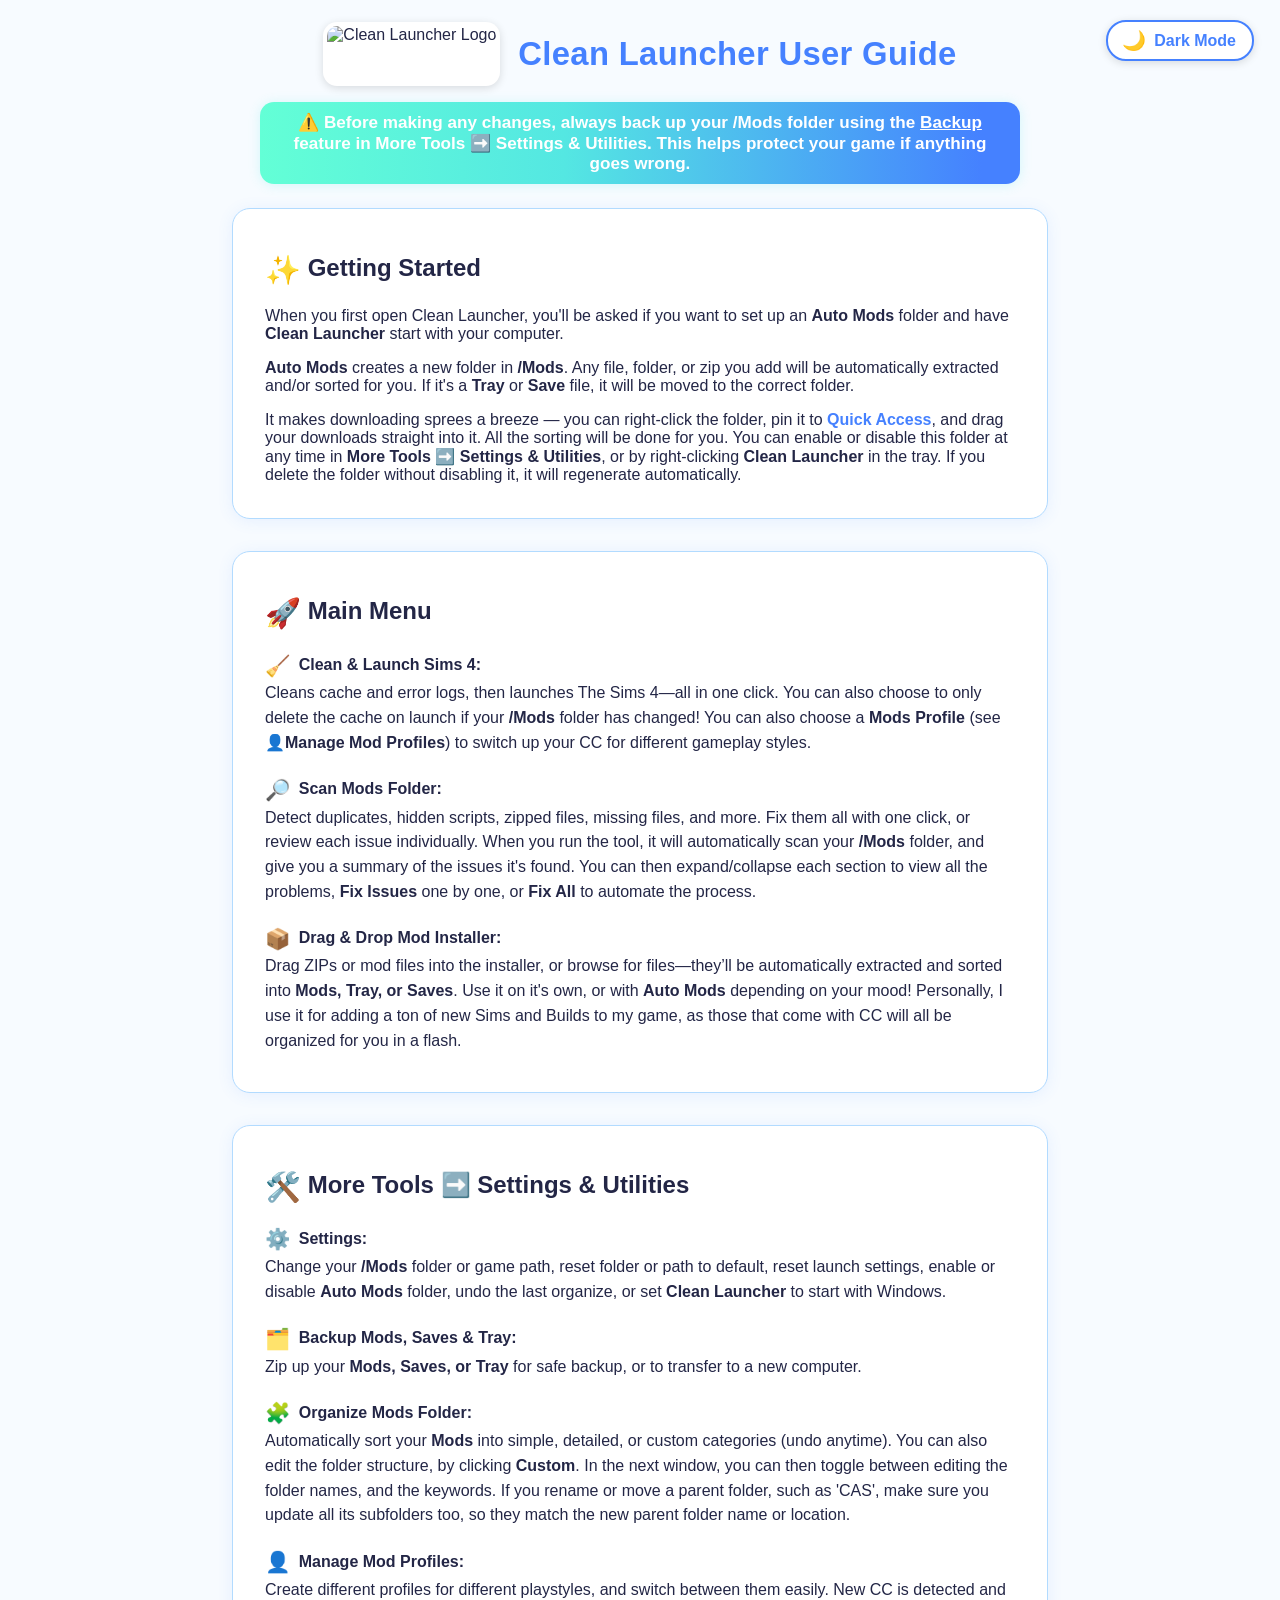
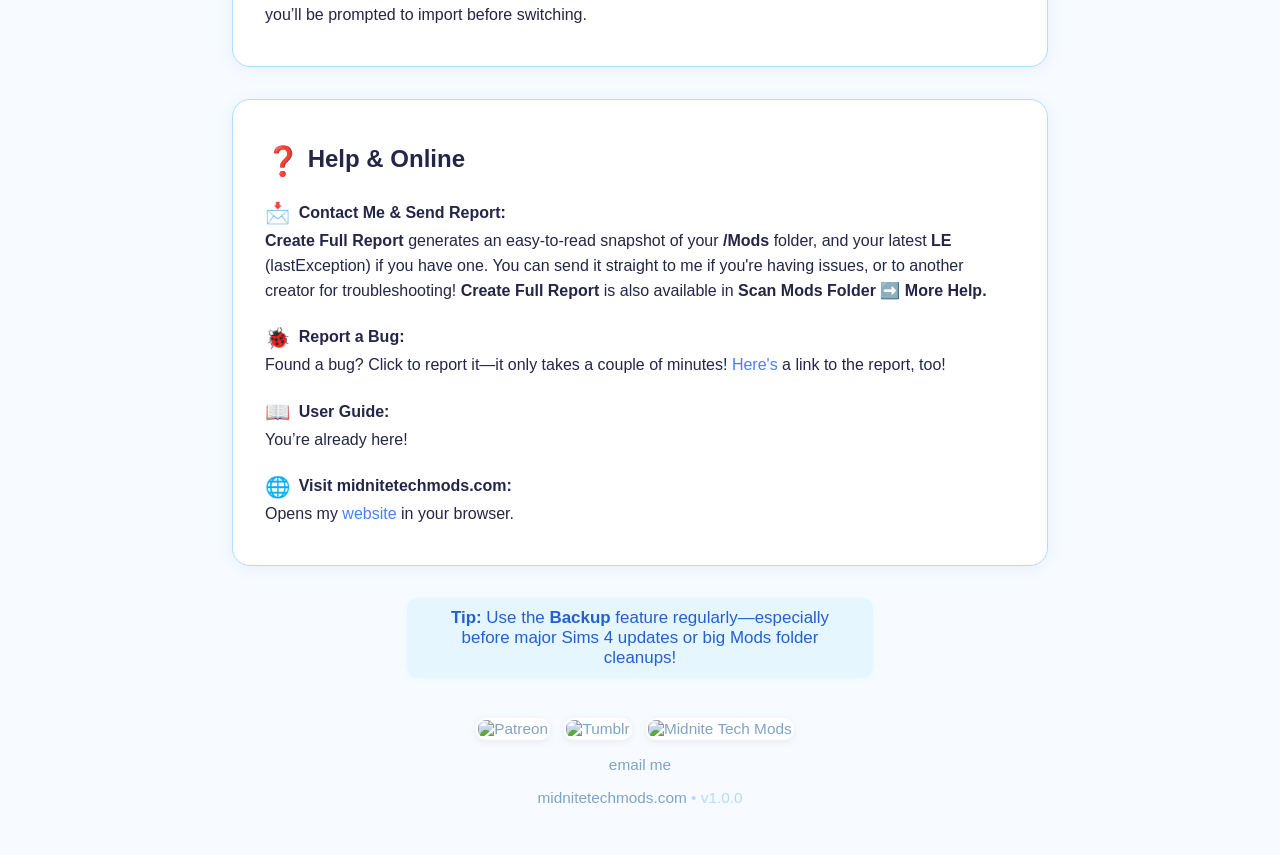
==== userguide.html @ 47fd3127 "Add files via upload" ====
<!DOCTYPE html>
<html lang="en">
<head>
  <meta charset="UTF-8" />
  <title>Clean Launcher User Guide</title>
  <meta name="viewport" content="width=device-width, initial-scale=1.0">
  <style>
    :root {
      --primary: #4581ff;
      --primary-dark: #2360d2;
      --accent: #54e7e2;
      --bright: #63ffd6;
      --bg: #f7fbff;
      --card-bg: #fff;
      --note-bg: linear-gradient(90deg, #63ffd6 0%, #54e7e2 40%, #4581ff 95%);
      --note-color: #fff;
      --section-border: #b2dbff;
      --shadow: 0 2px 16px #4581ff19;
      --tip-bg: #e6f6ff;
      --tip-color: #2360d2;
      --text: #232646;
      --link: #4581ff;
      --link-hover: #63ffd6;
      --footer-text: #7ea3c7;
      --footer-muted: #b2dbff;
    }
    body {
      background: var(--bg);
      color: var(--text);
      font-family: "Helvetica Now", "Helvetica Neue", Helvetica, Arial, sans-serif;
      margin: 0;
      padding: 22px 0 48px 0;
      transition: background 0.35s, color 0.25s;
    }
    .logo-title {
      display: flex;
      align-items: center;
      justify-content: center;
      gap: 18px;
      margin-bottom: 8px;
    }
    .logo-title img {
      height: 56px;
      border-radius: 14px;
      box-shadow: 0 2px 8px #0002;
      background: var(--card-bg);
      padding: 4px;
    }
    .logo-title h1 {
      color: var(--primary);
      margin: 0;
      font-size: 2.05em;
      letter-spacing: 0.01em;
      font-weight: 800;
    }
    @media (max-width: 500px) {
      .logo-title img { height: 38px; }
      .logo-title { gap: 9px; }
      .logo-title h1 { font-size: 1.1em; }
    }
    .note {
      color: var(--note-color);
      background: var(--note-bg);
      font-weight: bold;
      margin-bottom: 24px;
      margin-top: 16px;
      font-size: 1.07em;
      text-align: center;
      border-radius: 14px;
      box-shadow: 0 1px 12px #54e7e239;
      padding: 10px 20px;
      max-width: 720px;
      margin-left: auto;
      margin-right: auto;
    }
    .section {
      background: var(--card-bg);
      border-radius: 18px;
      box-shadow: var(--shadow);
      border: 1.5px solid var(--section-border);
      padding: 24px 32px 18px 32px;
      margin-bottom: 32px;
      max-width: 750px;
      margin-left: auto;
      margin-right: auto;
      transition: background 0.3s, color 0.25s;
    }
    @media (max-width: 700px) {
      .section { padding: 16px 7vw; }
    }
    @media (max-width: 400px) {
      .section { padding: 12px 2vw; }
    }
    .emoji { font-size: 1.2em; vertical-align: middle; }
    ul, ol { margin-left: 24px; margin-bottom: 20px; }
    li { margin-bottom: 16px; line-height: 1.55; }
    a {
      color: var(--link);
      text-decoration: none;
      transition: color 0.15s;
    }
    a:hover {
      color: var(--link-hover);
      text-decoration: underline;
    }
    .emoji-list {
      list-style: none;
      padding: 0;
      margin-left: 0;
    }
    .emoji-list li {
      display: block;
      margin-bottom: 18px;
      padding-left: 0;
    }
    .icon-title-row {
      display: inline-flex;
      align-items: center;
      gap: 0.38em;
      min-width: 0;
      /* Allow wrapping if absolutely needed on small screens */
    }
    .emoji-list .emoji {
      font-size: 1.28em;
      margin-right: 0.10em;
      width: 1.25em;
      text-align: center;
      vertical-align: middle;
      flex-shrink: 0;
    }
    .emoji-list .feature-title {
      font-weight: bold;
      white-space: nowrap;
      margin-right: 0.08em;
      vertical-align: middle;
      flex-shrink: 0;
    }
    .tip-box {
      background: var(--tip-bg);
      color: var(--tip-color);
      border-radius: 10px;
      margin: 26px auto 0 auto;
      max-width: 430px;
      padding: 10px 18px;
      box-shadow: 0 1px 8px #54e7e216;
      text-align: center;
      font-size: 1.06em;
    }
    .footer-icons img {
      vertical-align: middle;
      margin: 0 10px 0 0;
      border-radius: 10px;
      box-shadow: 0 2px 8px #0001;
      background: #fff;
      padding: 2px;
      transition: box-shadow 0.2s;
    }
    .footer-icons img:hover {
      box-shadow: 0 4px 16px var(--primary-dark)44;
    }
    .footer {
      text-align: center;
      color: var(--footer-text);
      font-size: 0.96em;
      margin-top: 40px;
    }
    .footer a { color: var(--footer-text); }
    .footer span { color: var(--footer-muted); }
    /* --- DARK MODE --- */
    body.dark {
      --bg: #1a2036;
      --card-bg: #23294d;
      --note-bg: linear-gradient(90deg, #4581ff 10%, #54e7e2 90%);
      --note-color: #fff;
      --section-border: #3264aa;
      --shadow: 0 2px 16px #4581ff38;
      --tip-bg: #243063;
      --tip-color: #54e7e2;
      --text: #f6faff;
      --link: #63ffd6;
      --link-hover: #54e7e2;
      --footer-text: #6cbcf9;
      --footer-muted: #54e7e2;
    }
    .dark .logo-title h1 { color: #63ffd6; }
    .dark .logo-title img { background: #23294d; }
    /* Toggle Button */
    .toggle-btn {
      position: fixed;
      top: 20px;
      right: 26px;
      z-index: 22;
      background: var(--card-bg);
      color: var(--primary);
      border: 2px solid var(--primary);
      border-radius: 20px;
      font-weight: 700;
      font-size: 1em;
      box-shadow: 0 2px 8px #0002;
      cursor: pointer;
      padding: 7px 16px 7px 14px;
      display: flex;
      align-items: center;
      gap: 8px;
      transition: background 0.25s, color 0.22s, border 0.19s;
    }
    .toggle-btn:hover {
      background: var(--primary);
      color: #fff;
      border-color: var(--bright);
    }
    @media (max-width: 700px) {
      .toggle-btn { top: 14px; right: 8px; padding: 6px 13px 6px 11px; font-size: 0.99em;}
    }
  </style>
</head>
<body>
  <button class="toggle-btn" onclick="toggleMode()" title="Toggle dark mode">
    <span id="toggle-icon" style="font-size:1.2em;">🌙</span> <span id="toggle-label">Dark Mode</span>
  </button>
  <div class="logo-title">
    <img src="https://i.ibb.co/8nvxKkS4/Clean-Launcher-Logo-2.png" alt="Clean Launcher Logo">
    <h1>Clean Launcher User Guide</h1>
  </div>

  <div class="note">
    ⚠️ <b>Before making any changes, always back up your <b>/Mods</b> folder using the <u>Backup</u> feature in <b>More Tools ➡️ Settings &amp; Utilities</b>. This helps protect your game if anything goes wrong.</b>
  </div>

  <div class="section">
    <h2><span class="emoji">✨</span> Getting Started</h2>
    <p>When you first open Clean Launcher, you'll be asked if you want to set up an <b>Auto Mods</b> folder and have <b>Clean Launcher</b> start with your computer.</p>
    <p><b>Auto Mods</b> creates a new folder in <b>/Mods</b>. Any file, folder, or zip you add will be automatically extracted and/or sorted for you. If it's a <b>Tray</b> or <b>Save</b> file, it will be moved to the correct folder.</p>
    <p>
  It makes downloading sprees a breeze — you can right-click the folder, pin it to 
  <a href="https://support.microsoft.com/en-gb/windows/file-explorer-in-windows-ef370130-1cca-9dc5-e0df-2f7416fe1cb1" target="_blank"><b>Quick Access</b></a>, 
  and drag your downloads straight into it. All the sorting will be done for you. You can enable or disable this folder at any time in 
  <b>More Tools ➡️ Settings &amp; Utilities</b>, or by right-clicking <b>Clean Launcher</b> in the tray. If you delete the folder without disabling it, it will regenerate automatically.
</p>
  </div>

  <div class="section">
    <h2><span class="emoji">🚀</span> Main Menu</h2>
    <ul class="emoji-list">
      <li>
        <span class="icon-title-row">
          <span class="emoji">🧹</span>
          <span class="feature-title">Clean &amp; Launch Sims 4:</span>
        </span>
        <br>
        Cleans cache and error logs, then launches The Sims 4—all in one click. You can also choose to only delete the cache on launch if your <b>/Mods</b> folder has changed! You can also choose a <b>Mods Profile</b> (see 👤<b>Manage Mod Profiles</b>) to switch up your CC for different gameplay styles.
      </li>
      <li>
        <span class="icon-title-row">
          <span class="emoji">🔎</span>
          <span class="feature-title">Scan Mods Folder:</span>
        </span>
        <br>
        Detect duplicates, hidden scripts, zipped files, missing files, and more. Fix them all with one click, or review each issue individually. When you run the tool, it will automatically scan your <b>/Mods</b> folder, and give you a summary of the issues it's found. You can then expand/collapse each section to view all the problems, <b>Fix Issues</b> one by one, or <b>Fix All</b> to automate the process.
      </li>
      <li>
        <span class="icon-title-row">
          <span class="emoji">📦</span>
          <span class="feature-title">Drag &amp; Drop Mod Installer:</span>
        </span>
        <br>
        Drag ZIPs or mod files into the installer, or browse for files—they’ll be automatically extracted and sorted into <b>Mods, Tray, or Saves</b>. Use it on it's own, or with <b>Auto Mods</b> depending on your mood! Personally, I use it for adding a ton of new Sims and Builds to my game, as those that come with CC will all be organized for you in a flash.
      </li>
    </ul>
  </div>

  <div class="section">
    <h2><span class="emoji">🛠️</span> More Tools️ ➡️ Settings &amp; Utilities</h2>
    <ul class="emoji-list">
      <li>
        <span class="icon-title-row">
          <span class="emoji">⚙️</span>
          <span class="feature-title">Settings:</span>
        </span>
        <br>
        Change your <b>/Mods</b> folder or game path, reset folder or path to default, reset launch settings, enable or disable <b>Auto Mods</b> folder, undo the last organize, or set <b>Clean Launcher</b> to start with Windows.
      </li>
      <li>
        <span class="icon-title-row">
          <span class="emoji">🗂️</span>
          <span class="feature-title">Backup Mods, Saves &amp; Tray:</span>
        </span>
        <br>
        Zip up your <b>Mods, Saves, or Tray</b> for safe backup, or to transfer to a new computer.
      </li>
      <li>
        <span class="icon-title-row">
          <span class="emoji">🧩</span>
          <span class="feature-title">Organize Mods Folder:</span>
        </span>
        <br>
        Automatically sort your <b>Mods</b> into simple, detailed, or custom categories (undo anytime). You can also edit the folder structure, by clicking <b>Custom</b>. In the next window, you can then toggle between editing the folder names, and the keywords. If you rename or move a parent folder, such as 'CAS', make sure you update all its subfolders too, so they match the new parent folder name or location.
      </li>
      <li>
        <span class="icon-title-row">
          <span class="emoji">👤</span>
          <span class="feature-title">Manage Mod Profiles:</span>
        </span>
        <br>
        Create different profiles for different playstyles, and switch between them easily. New CC is detected and you’ll be prompted to import before switching.
      </li>
    </ul>
  </div>

  <div class="section">
    <h2><span class="emoji">❓</span> Help & Online</h2>
    <ul class="emoji-list">
      <li>
        <span class="icon-title-row">
          <span class="emoji">📩</span>
          <span class="feature-title">Contact Me &amp; Send Report:</span>
        </span>
        <br>
        <b>Create Full Report</b> generates an easy-to-read snapshot of your <b>/Mods</b> folder, and your latest <b>LE</b> (lastException) if you have one. You can send it straight to me if you're having issues, or to another creator for troubleshooting! <b>Create Full Report</b> is also available in <b>Scan Mods Folder ➡️ More Help.</b>
      </li>
      <li>
        <span class="icon-title-row">
          <span class="emoji">🐞</span>
          <span class="feature-title">Report a Bug:</span>
        </span>
        <br>
        Found a bug? Click to report it—it only takes a couple of minutes! <a href="https://form.fillout.com/t/dADtqgpWMnus">Here's</a> a link to the report, too! 
      </li>
      <li>
        <span class="icon-title-row">
          <span class="emoji">📖</span>
          <span class="feature-title">User Guide:</span>
        </span>
        <br>
        You’re already here!
      </li>
      <li>
        <span class="icon-title-row">
          <span class="emoji">🌐</span>
          <span class="feature-title">Visit midnitetechmods.com:</span>
        </span>
        <br>
        Opens my <a href="https://midnitetechmods.com/">website</a> in your browser.
      </li>
    </ul>
  </div>

  <div class="tip-box">
    <strong>Tip:</strong> Use the <strong>Backup</strong> feature regularly—especially before major Sims 4 updates or big Mods folder cleanups!
  </div>

  <div class="footer">
    <div class="footer-icons">
      <a href="https://www.patreon.com/c/midnitetech" target="_blank">
        <img src="https://i.ibb.co/yFd9z0Kz/patreon-logo-png-seeklogo-503893.png" alt="Patreon" width="48" height="48" />
      </a>
      <a href="https://midnitetech.tumblr.com/">
        <img src="https://i.ibb.co/vv14sxjD/free-tumblr-logo-icon-2434-thumb.png" alt="Tumblr" width="48" height="48" />
      </a>
      <a href="https://midnitetechmods.com/">
        <img src="https://i.ibb.co/qLd9d3SR/myprofilepic.png" alt="Midnite Tech Mods" width="48" height="48" />
      </a>
    </div>
    <p><a href="mailto:themidnitetech@gmail.com">email me</a></p>
    <span>
      <a href="https://midnitetechmods.com/">midnitetechmods.com</a> &bull; v1.0.0
    </span>
  </div>
  <script>
    // Simple dark mode toggle - stores preference in localStorage
    function toggleMode() {
      document.body.classList.toggle('dark');
      const isDark = document.body.classList.contains('dark');
      document.getElementById('toggle-icon').textContent = isDark ? '☀️' : '🌙';
      document.getElementById('toggle-label').textContent = isDark ? 'Light Mode' : 'Dark Mode';
      localStorage.setItem('cleanlauncher-theme', isDark ? 'dark' : 'light');
    }
    // On load, respect saved preference or system preference
    (function() {
      const saved = localStorage.getItem('cleanlauncher-theme');
      const prefersDark = window.matchMedia('(prefers-color-scheme: dark)').matches;
      if ((saved === 'dark') || (!saved && prefersDark)) {
        document.body.classList.add('dark');
        document.getElementById('toggle-icon').textContent = '☀️';
        document.getElementById('toggle-label').textContent = 'Light Mode';
      }
    })();
  </script>
</body>
</html>
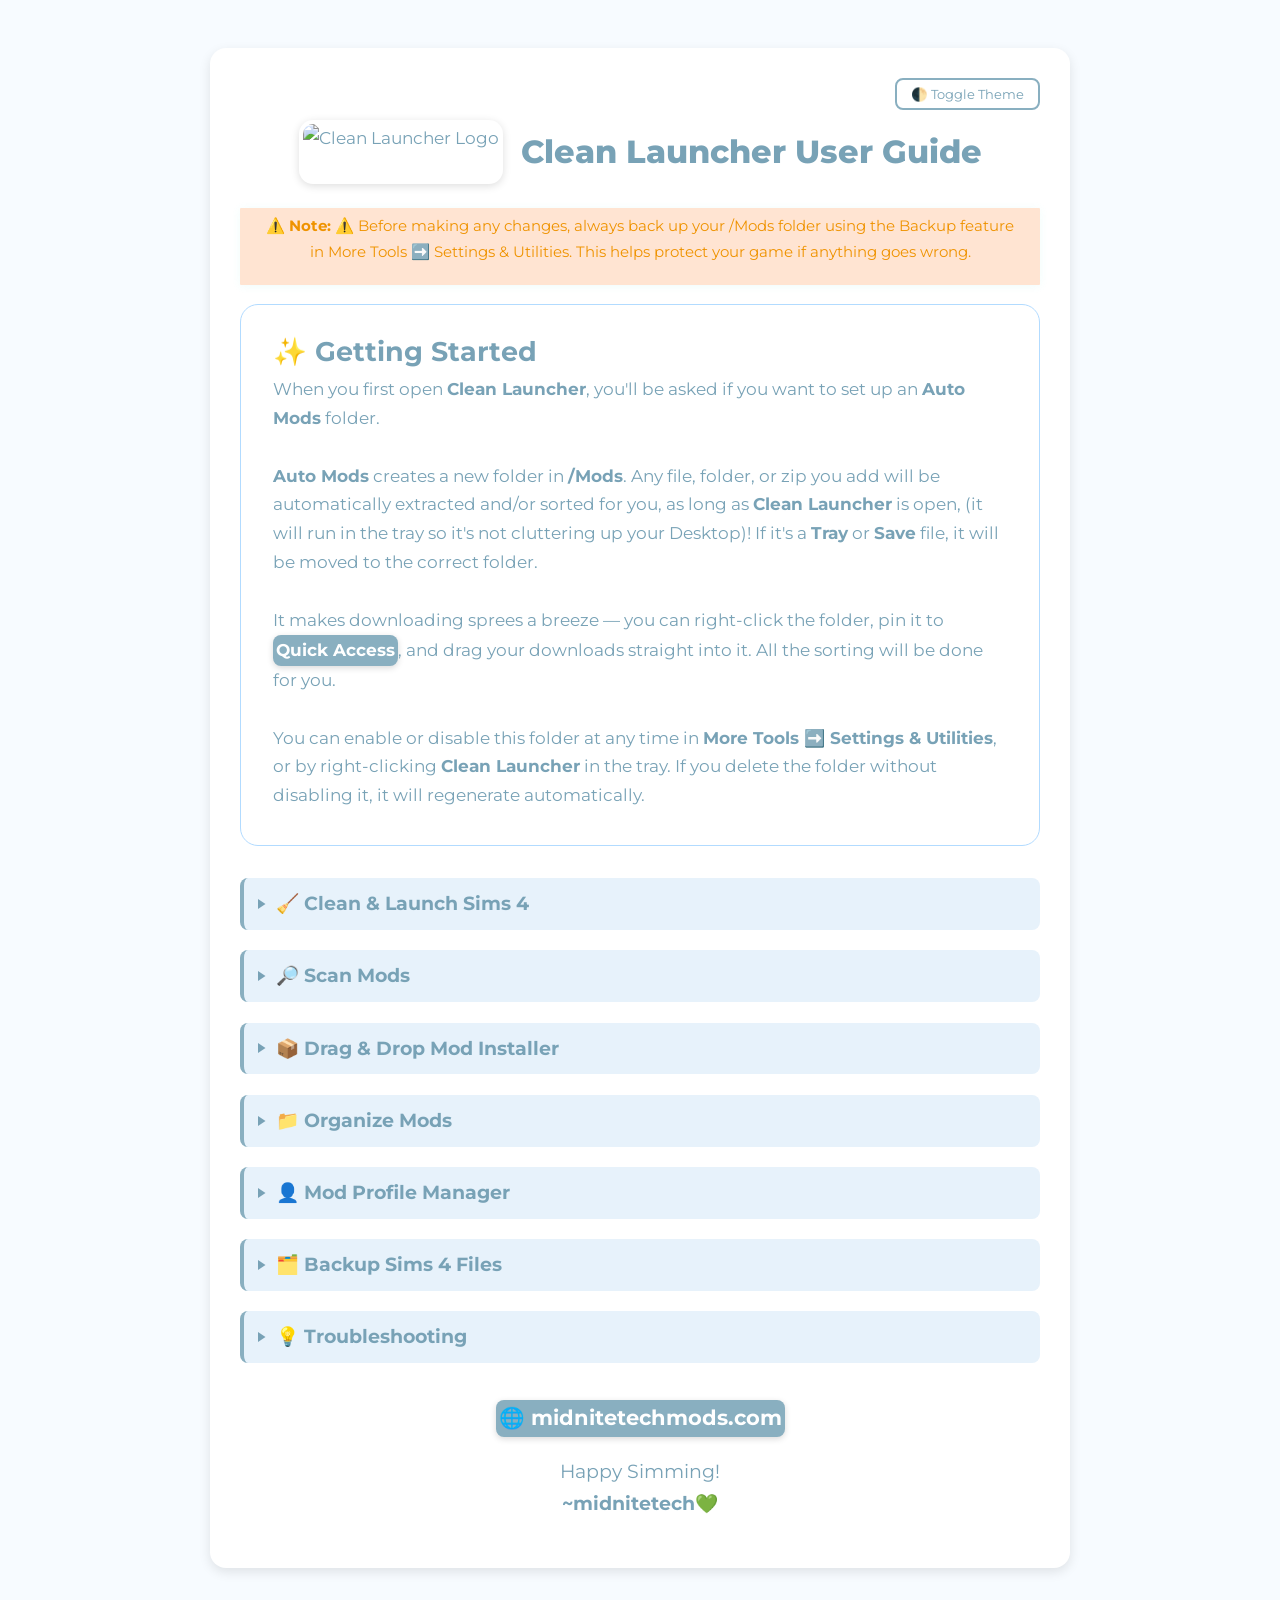
==== commit fa6e9b7b: "Update userguide.html" ====
--- a/userguide.html
+++ b/userguide.html
@@ -1,78 +1,51 @@
+
 <!DOCTYPE html>
 <html lang="en">
 <head>
-  <meta charset="UTF-8" />
-  <title>Clean Launcher User Guide</title>
+  <meta charset="UTF-8">
+  <title>Mod Installation & Requirements</title>
   <meta name="viewport" content="width=device-width, initial-scale=1.0">
+  <link href="https://fonts.googleapis.com/css2?family=Montserrat&display=swap" rel="stylesheet">
   <style>
     :root {
-      --primary: #4581ff;
-      --primary-dark: #2360d2;
-      --accent: #54e7e2;
-      --bright: #63ffd6;
-      --bg: #f7fbff;
-      --card-bg: #fff;
-      --note-bg: linear-gradient(90deg, #63ffd6 0%, #54e7e2 40%, #4581ff 95%);
-      --note-color: #fff;
+      --bg-color: #f7fbff;
+      --text-color: #78a2b6;
+      --card-bg: #ffffff;
+      --highlight: #e7f2fb;
+      --border-accent: #89afc0;
+      --code-bg: #eef6fc;
+      --bg-color-tip: #fab96e;
+      --border-accent-tip: #fab96e;
+      --tip-bg: #ffe4d2;
+      --tip-color: #ef9300;
       --section-border: #b2dbff;
-      --shadow: 0 2px 16px #4581ff19;
-      --tip-bg: #e6f6ff;
-      --tip-color: #2360d2;
-      --text: #232646;
-      --link: #4581ff;
-      --link-hover: #63ffd6;
-      --footer-text: #7ea3c7;
-      --footer-muted: #b2dbff;
-    }
-    body {
-      background: var(--bg);
-      color: var(--text);
-      font-family: "Helvetica Now", "Helvetica Neue", Helvetica, Arial, sans-serif;
-      margin: 0;
-      padding: 22px 0 48px 0;
-      transition: background 0.35s, color 0.25s;
-    }
-    .logo-title {
-      display: flex;
-      align-items: center;
-      justify-content: center;
-      gap: 18px;
-      margin-bottom: 8px;
-    }
-    .logo-title img {
-      height: 56px;
-      border-radius: 14px;
-      box-shadow: 0 2px 8px #0002;
-      background: var(--card-bg);
-      padding: 4px;
-    }
-    .logo-title h1 {
-      color: var(--primary);
-      margin: 0;
-      font-size: 2.05em;
-      letter-spacing: 0.01em;
-      font-weight: 800;
-    }
-    @media (max-width: 500px) {
-      .logo-title img { height: 38px; }
-      .logo-title { gap: 9px; }
-      .logo-title h1 { font-size: 1.1em; }
-    }
-    .note {
-      color: var(--note-color);
-      background: var(--note-bg);
-      font-weight: bold;
-      margin-bottom: 24px;
-      margin-top: 16px;
-      font-size: 1.07em;
-      text-align: center;
-      border-radius: 14px;
-      box-shadow: 0 1px 12px #54e7e239;
-      padding: 10px 20px;
-      max-width: 720px;
-      margin-left: auto;
-      margin-right: auto;
-    }
+    }
+
+    a:link, a:visited {
+    background-color: #89afc0;
+    color: white;
+    padding: 1px 3px;
+    text-align: left;
+    text-decoration: none;
+    display: inline-block;
+    border-radius: 8px;
+    transition: background 0.3s;
+    box-shadow: 0 2px 6px rgba(0,0,0,0.15);
+    }
+
+    a:hover, a:active {
+    background-color: #f7fbff;
+    }
+
+    body.dark {
+      --bg-color: #1e1e1e;
+      --text-color: #78a2b6;
+      --card-bg: #2c2c2c;
+      --highlight: #333c50;
+      --border-accent: #66aaff;
+      --code-bg: #444;
+    }
+    
     .section {
       background: var(--card-bg);
       border-radius: 18px;
@@ -85,306 +58,410 @@
       margin-right: auto;
       transition: background 0.3s, color 0.25s;
     }
-    @media (max-width: 700px) {
-      .section { padding: 16px 7vw; }
-    }
-    @media (max-width: 400px) {
-      .section { padding: 12px 2vw; }
-    }
-    .emoji { font-size: 1.2em; vertical-align: middle; }
-    ul, ol { margin-left: 24px; margin-bottom: 20px; }
-    li { margin-bottom: 16px; line-height: 1.55; }
+
+    body {
+      font-family: 'Montserrat', sans-serif;
+      font-size: 17px;
+      line-height: 1.7;
+      background-color: var(--bg-color);
+      color: var(--text-color);
+      padding: 40px 20px;
+      display: flex;
+      justify-content: center;
+      transition: background 0.3s, color 0.3s;
+    }
+
+    .card {
+      max-width: 800px;
+      background: var(--card-bg);
+      padding: 30px;
+      border-radius: 16px;
+      box-shadow: 0 4px 12px rgba(0,0,0,0.1);
+      transition: background 0.3s;
+    }
+
+    .logo-title img {
+      height: 56px;
+      border-radius: 14px;
+      background: var(--card-bg);
+      box-shadow: 0 2px 8px #0002;
+      padding: 4px;
+    }
+    
+    .logo-title h1 {
+      font-size: 1.9em;
+      font-weight: 800;
+      color: var(--primary);
+      margin: 0;
+    }
+    
+    .logo-title {
+      display: flex;
+      align-items: center;
+      justify-content: center;
+      gap: 18px;
+      margin-bottom: 24px;
+    }
+
+    .toggle-container {
+      text-align: right;
+      margin-bottom: 10px;
+    }
+
+    .toggle-button {
+      background: var(--card-bg);
+      color: var(--text-color);
+      font-family: 'Montserrat', sans-serif;
+      border: 2px solid var(--border-accent);
+      padding: 6px 14px;
+      border-radius: 8px;
+      cursor: pointer;
+      transition: background 0.3s, color 0.3s;
+    }
+
+    .toggle-button:hover {
+      background: var(--border-accent);
+      color: #fff;
+    }
+
+    h1 {
+      font-size: 2em;
+      margin: 0 0 0.5em;
+    }
+
+    h2 {
+      font-size: 1.6em;
+      margin: 0;
+    }
+
+    h3 {
+      font-size: 1.3em;
+      margin: 0;
+    }
+
+    .section-header {
+      background-color: var(--highlight);
+      border-left: 4px solid var(--border-accent);
+      padding: 10px 16px;
+      border-radius: 8px;
+      margin-top: 2em;
+      margin-bottom: 1em;
+      display: flex;
+      align-items: center;
+      gap: 10px;
+    }
+    
+ {
+      padding-left: 1.2em;
+    }
+
+    code {
+      background-color: var(--code-bg);
+      padding: 2px 6px;
+      border-radius: 4px;
+      font-size: 0.9em;
+    }
+
     a {
-      color: var(--link);
-      text-decoration: none;
-      transition: color 0.15s;
-    }
+      color: var(--border-accent);
+      font-weight: 600;
+      text-decoration: underline;
+      transition: color 0.3s;
+    }
+
     a:hover {
-      color: var(--link-hover);
-      text-decoration: underline;
-    }
-    .emoji-list {
-      list-style: none;
-      padding: 0;
-      margin-left: 0;
-    }
-    .emoji-list li {
-      display: block;
-      margin-bottom: 18px;
-      padding-left: 0;
-    }
-    .icon-title-row {
-      display: inline-flex;
-      align-items: center;
-      gap: 0.38em;
-      min-width: 0;
-      /* Allow wrapping if absolutely needed on small screens */
-    }
-    .emoji-list .emoji {
-      font-size: 1.28em;
-      margin-right: 0.10em;
-      width: 1.25em;
-      text-align: center;
-      vertical-align: middle;
-      flex-shrink: 0;
-    }
-    .emoji-list .feature-title {
-      font-weight: bold;
-      white-space: nowrap;
-      margin-right: 0.08em;
-      vertical-align: middle;
-      flex-shrink: 0;
-    }
+      color: #2c6fc6;
+    }
+    
     .tip-box {
       background: var(--tip-bg);
       color: var(--tip-color);
-      border-radius: 10px;
-      margin: 26px auto 0 auto;
-      max-width: 430px;
-      padding: 10px 18px;
+      border-radius: 1px;
+      padding: 5px 18px;
       box-shadow: 0 1px 8px #54e7e216;
       text-align: center;
-      font-size: 1.06em;
-    }
-    .footer-icons img {
-      vertical-align: middle;
-      margin: 0 10px 0 0;
-      border-radius: 10px;
-      box-shadow: 0 2px 8px #0001;
-      background: #fff;
-      padding: 2px;
-      transition: box-shadow 0.2s;
-    }
-    .footer-icons img:hover {
-      box-shadow: 0 4px 16px var(--primary-dark)44;
-    }
+      font-size: .9em;
+      margin-bottom: 1.2em;
+    }
+
+    .tip {
+      background: var(--highlight);
+      border-left: 4px solid var(--border-accent);
+      padding: 12px 16px;
+      margin: 1em 0;
+      border-radius: 8px;
+    }
+    
+    .section-emoji {
+      font-size: 2em;
+    }
+
     .footer {
+      margin-top: 2em;
       text-align: center;
-      color: var(--footer-text);
-      font-size: 0.96em;
-      margin-top: 40px;
-    }
-    .footer a { color: var(--footer-text); }
-    .footer span { color: var(--footer-muted); }
-    /* --- DARK MODE --- */
-    body.dark {
-      --bg: #1a2036;
-      --card-bg: #23294d;
-      --note-bg: linear-gradient(90deg, #4581ff 10%, #54e7e2 90%);
-      --note-color: #fff;
-      --section-border: #3264aa;
-      --shadow: 0 2px 16px #4581ff38;
-      --tip-bg: #243063;
-      --tip-color: #54e7e2;
-      --text: #f6faff;
-      --link: #63ffd6;
-      --link-hover: #54e7e2;
-      --footer-text: #6cbcf9;
-      --footer-muted: #54e7e2;
-    }
-    .dark .logo-title h1 { color: #63ffd6; }
-    .dark .logo-title img { background: #23294d; }
-    /* Toggle Button */
-    .toggle-btn {
-      position: fixed;
-      top: 20px;
-      right: 26px;
-      z-index: 22;
-      background: var(--card-bg);
-      color: var(--primary);
-      border: 2px solid var(--primary);
-      border-radius: 20px;
-      font-weight: 700;
-      font-size: 1em;
-      box-shadow: 0 2px 8px #0002;
+      font-size: 1.1em;
+    }
+
+    .website-button {
+      display: inline-block;
+      font-family: 'Montserrat', sans-serif;
+      font-weight: bold;
+      font-size: 1.1em;
+      color: #f7fbff;
+      background-color: var(--highlight);
+      padding: 12px 20px;
+      border-radius: 8px;
+      text-decoration: none;
+      transition: background 0.3s;
+      box-shadow: 0 2px 6px rgba(0,0,0,0.15);
+    }
+
+    .website-button:hover {
+      background-color: #f7fbff;
+    }
+
+    details {
+      margin-bottom: 1.2em;
+      background-color: var(--highlight);
+      border-left: 4px solid var(--border-accent);
+      border-radius: 8px;
+      padding: 10px 14px;
+    }
+
+    summary {
       cursor: pointer;
-      padding: 7px 16px 7px 14px;
+      font-weight: bold;
+      font-size: 1.1em;
       display: flex;
       align-items: center;
       gap: 8px;
-      transition: background 0.25s, color 0.22s, border 0.19s;
-    }
-    .toggle-btn:hover {
-      background: var(--primary);
-      color: #fff;
-      border-color: var(--bright);
-    }
-    @media (max-width: 700px) {
-      .toggle-btn { top: 14px; right: 8px; padding: 6px 13px 6px 11px; font-size: 0.99em;}
+    }
+
+    summary::-webkit-details-marker {
+      display: none;
+    }
+
+    summary .arrow {
+      width: 10px;
+      height: 10px;
+      flex-shrink: 0;
+      transition: transform 0.25s ease;
+      fill: var(--text-color);
+    }
+
+    details[open] summary .arrow {
+      transform: rotate(90deg);
     }
   </style>
 </head>
 <body>
-  <button class="toggle-btn" onclick="toggleMode()" title="Toggle dark mode">
-    <span id="toggle-icon" style="font-size:1.2em;">🌙</span> <span id="toggle-label">Dark Mode</span>
-  </button>
-  <div class="logo-title">
-    <img src="https://i.ibb.co/8nvxKkS4/Clean-Launcher-Logo-2.png" alt="Clean Launcher Logo">
-    <h1>Clean Launcher User Guide</h1>
-  </div>
-
-  <div class="note">
-    ⚠️ <b>Before making any changes, always back up your <b>/Mods</b> folder using the <u>Backup</u> feature in <b>More Tools ➡️ Settings &amp; Utilities</b>. This helps protect your game if anything goes wrong.</b>
-  </div>
-
-  <div class="section">
-    <h2><span class="emoji">✨</span> Getting Started</h2>
-    <p>When you first open Clean Launcher, you'll be asked if you want to set up an <b>Auto Mods</b> folder and have <b>Clean Launcher</b> start with your computer.</p>
-    <p><b>Auto Mods</b> creates a new folder in <b>/Mods</b>. Any file, folder, or zip you add will be automatically extracted and/or sorted for you. If it's a <b>Tray</b> or <b>Save</b> file, it will be moved to the correct folder.</p>
-    <p>
-  It makes downloading sprees a breeze — you can right-click the folder, pin it to 
-  <a href="https://support.microsoft.com/en-gb/windows/file-explorer-in-windows-ef370130-1cca-9dc5-e0df-2f7416fe1cb1" target="_blank"><b>Quick Access</b></a>, 
-  and drag your downloads straight into it. All the sorting will be done for you. You can enable or disable this folder at any time in 
-  <b>More Tools ➡️ Settings &amp; Utilities</b>, or by right-clicking <b>Clean Launcher</b> in the tray. If you delete the folder without disabling it, it will regenerate automatically.
-</p>
-  </div>
-
-  <div class="section">
-    <h2><span class="emoji">🚀</span> Main Menu</h2>
-    <ul class="emoji-list">
-      <li>
-        <span class="icon-title-row">
-          <span class="emoji">🧹</span>
-          <span class="feature-title">Clean &amp; Launch Sims 4:</span>
-        </span>
-        <br>
-        Cleans cache and error logs, then launches The Sims 4—all in one click. You can also choose to only delete the cache on launch if your <b>/Mods</b> folder has changed! You can also choose a <b>Mods Profile</b> (see 👤<b>Manage Mod Profiles</b>) to switch up your CC for different gameplay styles.
-      </li>
-      <li>
-        <span class="icon-title-row">
-          <span class="emoji">🔎</span>
-          <span class="feature-title">Scan Mods Folder:</span>
-        </span>
-        <br>
-        Detect duplicates, hidden scripts, zipped files, missing files, and more. Fix them all with one click, or review each issue individually. When you run the tool, it will automatically scan your <b>/Mods</b> folder, and give you a summary of the issues it's found. You can then expand/collapse each section to view all the problems, <b>Fix Issues</b> one by one, or <b>Fix All</b> to automate the process.
-      </li>
-      <li>
-        <span class="icon-title-row">
-          <span class="emoji">📦</span>
-          <span class="feature-title">Drag &amp; Drop Mod Installer:</span>
-        </span>
-        <br>
-        Drag ZIPs or mod files into the installer, or browse for files—they’ll be automatically extracted and sorted into <b>Mods, Tray, or Saves</b>. Use it on it's own, or with <b>Auto Mods</b> depending on your mood! Personally, I use it for adding a ton of new Sims and Builds to my game, as those that come with CC will all be organized for you in a flash.
-      </li>
-    </ul>
-  </div>
-
-  <div class="section">
-    <h2><span class="emoji">🛠️</span> More Tools️ ➡️ Settings &amp; Utilities</h2>
-    <ul class="emoji-list">
-      <li>
-        <span class="icon-title-row">
-          <span class="emoji">⚙️</span>
-          <span class="feature-title">Settings:</span>
-        </span>
-        <br>
-        Change your <b>/Mods</b> folder or game path, reset folder or path to default, reset launch settings, enable or disable <b>Auto Mods</b> folder, undo the last organize, or set <b>Clean Launcher</b> to start with Windows.
-      </li>
-      <li>
-        <span class="icon-title-row">
-          <span class="emoji">🗂️</span>
-          <span class="feature-title">Backup Mods, Saves &amp; Tray:</span>
-        </span>
-        <br>
-        Zip up your <b>Mods, Saves, or Tray</b> for safe backup, or to transfer to a new computer.
-      </li>
-      <li>
-        <span class="icon-title-row">
-          <span class="emoji">🧩</span>
-          <span class="feature-title">Organize Mods Folder:</span>
-        </span>
-        <br>
-        Automatically sort your <b>Mods</b> into simple, detailed, or custom categories (undo anytime). You can also edit the folder structure, by clicking <b>Custom</b>. In the next window, you can then toggle between editing the folder names, and the keywords. If you rename or move a parent folder, such as 'CAS', make sure you update all its subfolders too, so they match the new parent folder name or location.
-      </li>
-      <li>
-        <span class="icon-title-row">
-          <span class="emoji">👤</span>
-          <span class="feature-title">Manage Mod Profiles:</span>
-        </span>
-        <br>
-        Create different profiles for different playstyles, and switch between them easily. New CC is detected and you’ll be prompted to import before switching.
-      </li>
-    </ul>
-  </div>
-
-  <div class="section">
-    <h2><span class="emoji">❓</span> Help & Online</h2>
-    <ul class="emoji-list">
-      <li>
-        <span class="icon-title-row">
-          <span class="emoji">📩</span>
-          <span class="feature-title">Contact Me &amp; Send Report:</span>
-        </span>
-        <br>
-        <b>Create Full Report</b> generates an easy-to-read snapshot of your <b>/Mods</b> folder, and your latest <b>LE</b> (lastException) if you have one. You can send it straight to me if you're having issues, or to another creator for troubleshooting! <b>Create Full Report</b> is also available in <b>Scan Mods Folder ➡️ More Help.</b>
-      </li>
-      <li>
-        <span class="icon-title-row">
-          <span class="emoji">🐞</span>
-          <span class="feature-title">Report a Bug:</span>
-        </span>
-        <br>
-        Found a bug? Click to report it—it only takes a couple of minutes! <a href="https://form.fillout.com/t/dADtqgpWMnus">Here's</a> a link to the report, too! 
-      </li>
-      <li>
-        <span class="icon-title-row">
-          <span class="emoji">📖</span>
-          <span class="feature-title">User Guide:</span>
-        </span>
-        <br>
-        You’re already here!
-      </li>
-      <li>
-        <span class="icon-title-row">
-          <span class="emoji">🌐</span>
-          <span class="feature-title">Visit midnitetechmods.com:</span>
-        </span>
-        <br>
-        Opens my <a href="https://midnitetechmods.com/">website</a> in your browser.
-      </li>
-    </ul>
-  </div>
-
-  <div class="tip-box">
-    <strong>Tip:</strong> Use the <strong>Backup</strong> feature regularly—especially before major Sims 4 updates or big Mods folder cleanups!
-  </div>
-
-  <div class="footer">
-    <div class="footer-icons">
-      <a href="https://www.patreon.com/c/midnitetech" target="_blank">
-        <img src="https://i.ibb.co/yFd9z0Kz/patreon-logo-png-seeklogo-503893.png" alt="Patreon" width="48" height="48" />
-      </a>
-      <a href="https://midnitetech.tumblr.com/">
-        <img src="https://i.ibb.co/vv14sxjD/free-tumblr-logo-icon-2434-thumb.png" alt="Tumblr" width="48" height="48" />
-      </a>
-      <a href="https://midnitetechmods.com/">
-        <img src="https://i.ibb.co/qLd9d3SR/myprofilepic.png" alt="Midnite Tech Mods" width="48" height="48" />
-      </a>
+  <div class="card">
+    <div class="toggle-container">
+      <button class="toggle-button" onclick="toggleMode()">🌓 Toggle Theme</button>
     </div>
-    <p><a href="mailto:themidnitetech@gmail.com">email me</a></p>
-    <span>
-      <a href="https://midnitetechmods.com/">midnitetechmods.com</a> &bull; v1.0.0
-    </span>
-  </div>
+
+    <div class="logo-title">
+  <img src="https://i.ibb.co/8nvxKkS4/Clean-Launcher-Logo-2.png" alt="Clean Launcher Logo">
+  <h1>Clean Launcher User Guide</h1>
+</div>
+
+
+       <div class="tip-box">
+    <strong>⚠️ Note:</strong> ⚠️ Before making any changes, always back up your /Mods folder using the Backup feature in More Tools ➡️ Settings & Utilities. This helps protect your game if anything goes wrong.<br /></p>
+    </div>
+    
+           <div class="section">
+           <h2><span class="emoji">✨</span> Getting Started</h2>
+    When you first open <strong>Clean Launcher</strong>, you'll be asked if you want to set up an <strong>Auto Mods</strong> folder.<br /><br /><strong>Auto Mods</strong> creates a new folder in <strong>/Mods</strong>. Any file, folder, or zip you add will be automatically extracted and/or sorted for you, as long as <strong>Clean Launcher</strong> is open, (it will run in the tray so it's not cluttering up your Desktop)! If it's a <strong>Tray</strong> or <strong>Save</strong> file, it will be moved to the correct folder.<br /><br />It makes downloading sprees a breeze — you can right-click the folder, pin it to <strong></strong><a href="https://support.microsoft.com/en-gb/windows/file-explorer-in-windows-ef370130-1cca-9dc5-e0df-2f7416fe1cb1"><strong>Quick Access</strong></a>, and drag your downloads straight into it. All the sorting will be done for you.<br /><br />You can enable or disable this folder at any time in <strong>More Tools ➡️ Settings & Utilities</strong>, or by right-clicking <strong>Clean Launcher</strong> in the tray. If you delete the folder without disabling it, it will regenerate automatically.<br /></p>
+    </div>
+
+    <details>
+      <summary><svg class="arrow" viewBox="0 0 8 8"><path d="M0 0 L6 4 L0 8 Z"/></svg>🧹  Clean &amp; Launch Sims 4</summary>
+
+
+<p data-start="298" data-end="426"><strong data-start="298" data-end="315">What it does:</strong> Cleans up leftover Sims 4 files (cache and error logs) and launches the game in one click.<br data-start="406" data-end="409" /><strong data-start="409" data-end="424">How to use:</strong></p>
+<ul data-start="427" data-end="844">
+<li data-start="427" data-end="532">
+<p data-start="429" data-end="532">Click <strong data-start="435" data-end="453">Clean &amp; Launch</strong> to delete cache files and any <strong data-start="485" data-end="502">lastException</strong> logs, then start The Sims 4.</p>
+</li>
+<li data-start="427" data-end="532">Don't want your game to update automatically? If you're using <strong>Steam</strong>, it remembers your offline status. The <strong>EA App</strong> doesn't, however, so use <strong>Clean &amp; Open EA App</strong> so you can set it to <strong>Offline Mode</strong> but still utilize the clean.</li>
+<li data-start="427" data-end="532">
+<p data-start="429" data-end="532">If you only want to clear the cache&nbsp;<strong data-start="571" data-end="607">when your&nbsp;<code data-start="583" data-end="590">/Mods</code>&nbsp;folder changes</strong>, you can enable this option on launch.</p>
+</li>
+<li data-start="533" data-end="649">Go to&nbsp;<strong>More Tools ➡ Settings to</strong>&nbsp;reset your launch settings at any time.</li>
+<li data-start="427" data-end="532">
+<p data-start="429" data-end="532">Before launching, you can optionally select a default <strong data-start="687" data-end="703">Mods Profile</strong> (see 👤 <strong>Manage Mod Profiles</strong>) to load a different CC setup&mdash;perfect for switching between gameplay styles like &ldquo;minimal mods&rdquo; vs. &ldquo;full CC.&rdquo;</p>
+</li>
+</ul>
+    </details>
+    <details>
+      <summary><svg class="arrow" viewBox="0 0 8 8"><path d="M0 0 L6 4 L0 8 Z"/></svg>🔎 Scan Mods</summary>
+
+<p data-start="876" data-end="962"><strong data-start="876" data-end="893">What it does:</strong> Finds and fixes problems in your <code data-start="927" data-end="934">/Mods</code> folder.<br data-start="942" data-end="945" /><strong data-start="945" data-end="960">How to use:</strong></p>
+<ul>
+<li data-start="965" data-end="1021">Click <strong data-start="971" data-end="991">Scan Mods Folder</strong> to automatically check for:
+<ul>
+<li style="list-style-type: none;">
+<ul>
+<li data-start="1026" data-end="1043">Duplicate files</li>
+<li data-start="1048" data-end="1064">Hidden scripts</li>
+<li data-start="1069" data-end="1095">Zipped/unextracted files</li>
+<li data-start="1100" data-end="1115">Missing files</li>
+<li data-start="1120" data-end="1148">Outdated* mods and more!<br /><br /></li>
+</ul>
+</li>
+</ul>
+</li>
+<li data-start="1151" data-end="1204">After the scan, you&rsquo;ll get a summary of all issues.</li><br>
+<li data-start="1207" data-end="1249">Expand/collapse sections to see details.</li><br>
+<li data-start="1252" data-end="1345">Click <strong data-start="1258" data-end="1269">Fix All</strong> to solve everything at once, or <strong data-start="1302" data-end="1316">Fix Issues</strong> to handle them one by one.</li>
+</ul>
+<p>*Mainly covers my own mods and the big ones that need regular updates, like UI Cheats &amp; MCCC.</p>
+</ul>
+    </details>
+    <details>
+      <summary><svg class="arrow" viewBox="0 0 8 8"><path d="M0 0 L6 4 L0 8 Z"/></svg>📦 Drag &amp; Drop Mod Installer</summary>
+
+<p data-start="1386" data-end="1506"><strong data-start="1386" data-end="1403">What it does:</strong> Installs Sims 4 mods, builds, Sims, or saves instantly, to the correct folder&mdash;no manual sorting or extracting required.<br data-start="1486" data-end="1489" /><strong data-start="1489" data-end="1504">How to use:</strong></p>
+<ul>
+<li data-start="1507" data-end="1589">
+<p data-start="1509" data-end="1589">Drag ZIPs or files directly onto the installer window.</p>
+</li>
+<li data-start="1590" data-end="1701">
+<p data-start="1592" data-end="1622">Files will be automatically:</p>
+<ul>
+<li style="list-style-type: none;">
+<ul>
+<li data-start="1627" data-end="1650">Extracted (if zipped)</li>
+<li><strong>.ts4script</strong>s will be placed no more than 1 folder deep, and with their companion <strong>.package</strong> files.</li>
+<li data-start="1655" data-end="1701">Sorted into <strong data-start="1667" data-end="1675">Mods</strong>, <strong data-start="1677" data-end="1685">Tray</strong>, or <strong data-start="1690" data-end="1699">Saves</strong></li>
+</ul>
+</li>
+</ul>
+</li>
+<li data-start="1702" data-end="1771">
+<p data-start="1704" data-end="1771">Works on its own or alongside <strong data-start="1735" data-end="1748">Auto Mods</strong>.</p>
+</li>
+<li data-start="1772" data-end="1879">
+<p data-start="1774" data-end="1879">Great for downloading lots of Sims/Builds at once&mdash;any CC they come with is organized for you instantly.</p>
+</li>
+</ul>
+    </details>
+    <details>
+      <summary><svg class="arrow" viewBox="0 0 8 8"><path d="M0 0 L6 4 L0 8 Z"/></svg>📁 Organize Mods</summary>
+
+<p data-start="2422" data-end="2520"><strong data-start="2422" data-end="2439">What it does:</strong> Sorts your Mods into a clean folder structure, with subcategories.<br data-start="2500" data-end="2503" /><strong data-start="2503" data-end="2518">How to use:</strong></p>
+<ul data-start="2521" data-end="2801">
+<li data-start="2521" data-end="2595">
+<p data-start="2523" data-end="2595">Choose <strong>Auto Mod Sort </strong>or&nbsp;<strong>Auto Mod Sort</strong> (<strong data-start="2559" data-end="2569">Custom)</strong>.</p>
+</li>
+<li data-start="2596" data-end="2683">
+<p data-start="2598" data-end="2683"><strong data-start="2598" data-end="2608">Custom</strong> mode lets you edit folder names and keywords that control where mods go. If you rename or move a parent folder (like &ldquo;CAS&rdquo;), update its subfolders so they match the new name or location.</p>
+</li>
+<li data-start="2596" data-end="2683">
+<p data-start="2598" data-end="2683"><strong data-start="2598" data-end="2608">Click 'n Sort</strong> is a brand new feature with preset categories and plenty of subfolder choices! All you do is click to view your Mods folder by <strong>All</strong> or by <strong>Folder</strong>, then select the ones you want to move, and click on a category to send them there instantly.</p>
+</li>
+<ul>
+<li>All features include the option to <strong>Undo</strong>, and deleted files are always sent to the <strong>Recycle Bin</strong> if possible.</li>
+</ul>
+<p><em>Note: I can&rsquo;t account for every single mod&mdash;creators all name their files differently, and some use a &ldquo;brand&rdquo; name instead of describing what the mod actually is. This means a few files might need manual sorting from the <strong>Review Bin</strong>, or you can edit the keywords in <strong>Custom</strong> mode..</em></p>
+</ul>
+    </details>
+    <details>
+      <summary><svg class="arrow" viewBox="0 0 8 8"><path d="M0 0 L6 4 L0 8 Z"/></svg>👤 Mod Profile Manager</summary>
+
+<p data-start="2836" data-end="2940"><strong data-start="2836" data-end="2853">What it does:</strong> Lets you save and switch between completely different Mods setups. When you first load it, it will back up your Mods folder securely, and that can never be overwritten.<br data-start="2920" data-end="2923" /><strong data-start="2923" data-end="2938">Why use it:</strong></p>
+<ul data-start="2941" data-end="3138">
+<li data-start="2941" data-end="3065">
+<p data-start="2943" data-end="3065">Keep separate profiles for different playstyles&mdash;e.g., &ldquo;<strong>Vanilla + Bug Fixes</strong>,&rdquo; &ldquo;<strong>Build Mode Only</strong>,&rdquo; or &ldquo;<strong>Full Gameplay Mods</strong>.&rdquo;</p>
+</li>
+<li data-start="3066" data-end="3138">
+<p data-start="3068" data-end="3138">Perfect if you want to try new CC without messing up your main save, or if you're using minimal mods during an update.</p>
+</li>
+</ul>
+<p data-start="3140" data-end="3157"><strong data-start="3140" data-end="3155">How to use:</strong></p>
+<ol data-start="3158" data-end="3654">
+<li data-start="3158" data-end="3225">
+<p data-start="3161" data-end="3225">Arrange your <code data-start="3174" data-end="3181">/Mods</code> folder how you want (add/remove content).</p>
+</li>
+
+<p data-start="3229" data-end="3286">Click <strong data-start="3235" data-end="3257">Create New Profile</strong>, give it a name, and save.</p>
+</li>
+<li data-start="3287" data-end="3578">
+<p data-start="3290" data-end="3302">To switch:</p>
+<ul data-start="3306" data-end="3578">
+<li data-start="3306" data-end="3372">
+<p data-start="3308" data-end="3372">Choose a profile from the dropdown and click <strong data-start="3353" data-end="3369">Load Profile</strong>.</p>
+</li>
+<li data-start="3376" data-end="3578">
+<p data-start="3378" data-end="3578">If new CC is detected since you last used that profile, you&rsquo;ll be prompted to <strong data-start="3456" data-end="3475">Import New Mods</strong> (adds the new files to the profile) or <strong data-start="3515" data-end="3534">Replace Profile</strong> (update it to match your current folder).</p>
+</li>
+</ul>
+</li>
+<li data-start="3579" data-end="3654">
+<p data-start="3582" data-end="3654">Your original mods are always backed up&mdash;check <strong data-start="3628" data-end="3651">More ➡ View Backups</strong>, and even replacing your <strong>Default Mods</strong> profile won't affect your original backup.</p>
+</li>
+</ol>
+    </details>
+    
+    
+    
+    <details>
+      <summary><svg class="arrow" viewBox="0 0 8 8"><path d="M0 0 L6 4 L0 8 Z"/></svg>🗂️ Backup Sims 4 Files</summary>
+
+<p><strong data-start="2836" data-end="2853">What it does:</strong> Lets you make a zipped backup of your<strong> Mods</strong>, <strong>Saves</strong>, and/or <strong>Tray</strong> folders&mdash;either all at once or just the ones you choose&mdash;saved to any location you pick. Access it under <strong>More Tools ➡ Settings &amp; Utilities</strong>.</p>
+<p data-start="318" data-end="335"><strong data-start="318" data-end="333">Why use it:</strong></p>
+<ul>
+<li data-start="339" data-end="391">Protect your game setup before making big changes.</li>
+<li data-start="394" data-end="455">Keep safe copies of your favorite builds, Sims, and saves.</li>
+<li data-start="458" data-end="523">Quickly restore everything if something breaks or gets deleted.</li>
+</ul>
+<p data-start="525" data-end="542"><strong data-start="525" data-end="540">How to use:</strong></p>
+<ol>
+<li data-start="547" data-end="621">Open <strong data-start="552" data-end="618">More Tools ➡ Settings &amp; Utilities ➡ Backup Files</strong>.</li>
+<li data-start="625" data-end="684">Select the folders you want to back up (Mods, Saves, Tray).</li>
+<li data-start="688" data-end="718">Choose your backup location&mdash;make<strong data-start="419" data-end="501">&nbsp;sure there&rsquo;s enough free space on your SSD, hard drive, or external drive</strong>.</li>
+<li data-start="722" data-end="798">Click <strong data-start="728" data-end="745">OK</strong>&mdash;a zipped copy will be saved to your chosen folder.</li>
+</ol>
+<p data-start="800" data-end="970">You can make as many backups as you like, with different names or dates. To restore, simply unzip your chosen backup and copy the contents back into your Sims 4 Mods folder.</p>
+    </details>
+    
+    <details>
+      <summary><svg class="arrow" viewBox="0 0 8 8"><path d="M0 0 L6 4 L0 8 Z"/></svg>💡 Troubleshooting</summary>
+<ul>
+<p data-start="165" data-end="323">🗂️ <strong data-start="169" data-end="205">Mods not organizing as expected?</strong><br data-start="205" data-end="208" />Switch to <strong data-start="218" data-end="251">Mod Folder Organizer (Custom)</strong> to edit the keyword lists yourself and fine-tune how mods are sorted.</p>
+<p data-start="325" data-end="660">📩 <strong data-start="328" data-end="342">Need help?</strong><br data-start="342" data-end="345" />Use <strong data-start="349" data-end="371">Create Full Report</strong> to generate an easy-to-read snapshot of your /Mods folder and your latest LE (lastException) file, if one exists.<br data-start="485" data-end="488" />You can send this directly to me for troubleshooting or share it with another creator.<br data-start="575" data-end="578" />Available via <strong data-start="592" data-end="627">🔍 Scan Mods Folder ➡ More Help</strong> and <strong data-start="632" data-end="657">More Tools ➡ Settings</strong>.</p>
+<p data-start="662" data-end="696">⚙️ <strong>Need to change Settings?<br /></strong>Find these under<strong> More Tools ➡ Settings</strong></p>
+<ul data-start="697" data-end="907">
+<li data-start="697" data-end="742">
+<p data-start="699" data-end="742">Set your /Mods folder or Sims 4 game path if the app can't find them, or if you've moved them</p>
+</li>
+<li data-start="743" data-end="789">
+<p data-start="745" data-end="789">Reset launch settings to default&nbsp;</p>
+</li>
+<li data-start="790" data-end="825">
+<p data-start="792" data-end="825">Enable/disable Auto Mods folder</p>
+</li>
+<li data-start="853" data-end="907">Undo the last <strong>Mod Organize</strong></li>
+</ul>
+<p data-start="909" data-end="1066">🐞 <strong data-start="912" data-end="928">Found a bug?</strong><br data-start="928" data-end="931" />Spotted a problem? Reporting it only takes a couple of minutes&mdash;click <strong data-start="1000" data-end="1016">Report a Bug</strong> under <strong data-start="1023" data-end="1048">More Tools ➡ Settings</strong>, or click <a href="https://midnitetechmods.com/contact"><strong>here</strong></a>.</p>
+<p data-start="909" data-end="1066">🔄 Auto Mods not unzipping/sorting? Ensure <strong>Clean Launcher</strong> is open. If you start the app, it'll run in the tray menu until you Exit or Shut Down. I removed the <em>start with windows</em> feature for ease of use.</p>
+<p data-start="1068" data-end="1334">🗑️ <strong data-start="1072" data-end="1093">Mods disappeared?</strong><br data-start="1093" data-end="1096" />Using <strong>Mod Organizer</strong>? Click <strong data-start="1123" data-end="1131">Undo</strong> (also under 🛠 <strong data-start="1147" data-end="1172">More Tools ➡ Settings</strong>).<br data-start="1174" data-end="1177" />Accidental deletion? Check your <strong data-start="1209" data-end="1224">Recycle Bin</strong>.<br data-start="1225" data-end="1228" />Using <strong data-start="1234" data-end="1257">Mod Profile Manager</strong>? Your original Mods are always backed up&mdash;check 📦 <strong data-start="1308" data-end="1331">More ➡ View Backups</strong>.</p>
+<p data-start="1336" data-end="1627">💡 <strong data-start="1339" data-end="1354">Other tips:</strong><br data-start="1354" data-end="1357" />💾 Keep backups of your Mods folder before making big changes.<br data-start="1419" data-end="1422" />🛡️ Use <strong data-start="1430" data-end="1450">Scan Mods Folder</strong> regularly to catch missing dependencies or outdated mods early.<br data-start="1514" data-end="1517" />📂 If <strong>Clean Launcher</strong> can&rsquo;t organize a file, it will place it in the <strong data-start="1585" data-end="1599">Review Bin</strong> for you to sort manually.</p>
+    </details>
+    
+
+    <div class="footer">
+    <div style="text-align: center; margin-top: 1em;">
+      <a href="https://midnitetechmods.com/" target="_blank" class="website-button">🌐 midnitetechmods.com</a>
+    </div>
+     <p style="text-align: center;">Happy Simming!<br>
+      <strong>~midnitetech</strong>💚<div style="text-align: center; margin-top: 1em;">
+
   <script>
-    // Simple dark mode toggle - stores preference in localStorage
     function toggleMode() {
       document.body.classList.toggle('dark');
-      const isDark = document.body.classList.contains('dark');
-      document.getElementById('toggle-icon').textContent = isDark ? '☀️' : '🌙';
-      document.getElementById('toggle-label').textContent = isDark ? 'Light Mode' : 'Dark Mode';
-      localStorage.setItem('cleanlauncher-theme', isDark ? 'dark' : 'light');
-    }
-    // On load, respect saved preference or system preference
-    (function() {
-      const saved = localStorage.getItem('cleanlauncher-theme');
-      const prefersDark = window.matchMedia('(prefers-color-scheme: dark)').matches;
-      if ((saved === 'dark') || (!saved && prefersDark)) {
-        document.body.classList.add('dark');
-        document.getElementById('toggle-icon').textContent = '☀️';
-        document.getElementById('toggle-label').textContent = 'Light Mode';
-      }
-    })();
+    }
   </script>
 </body>
 </html>
